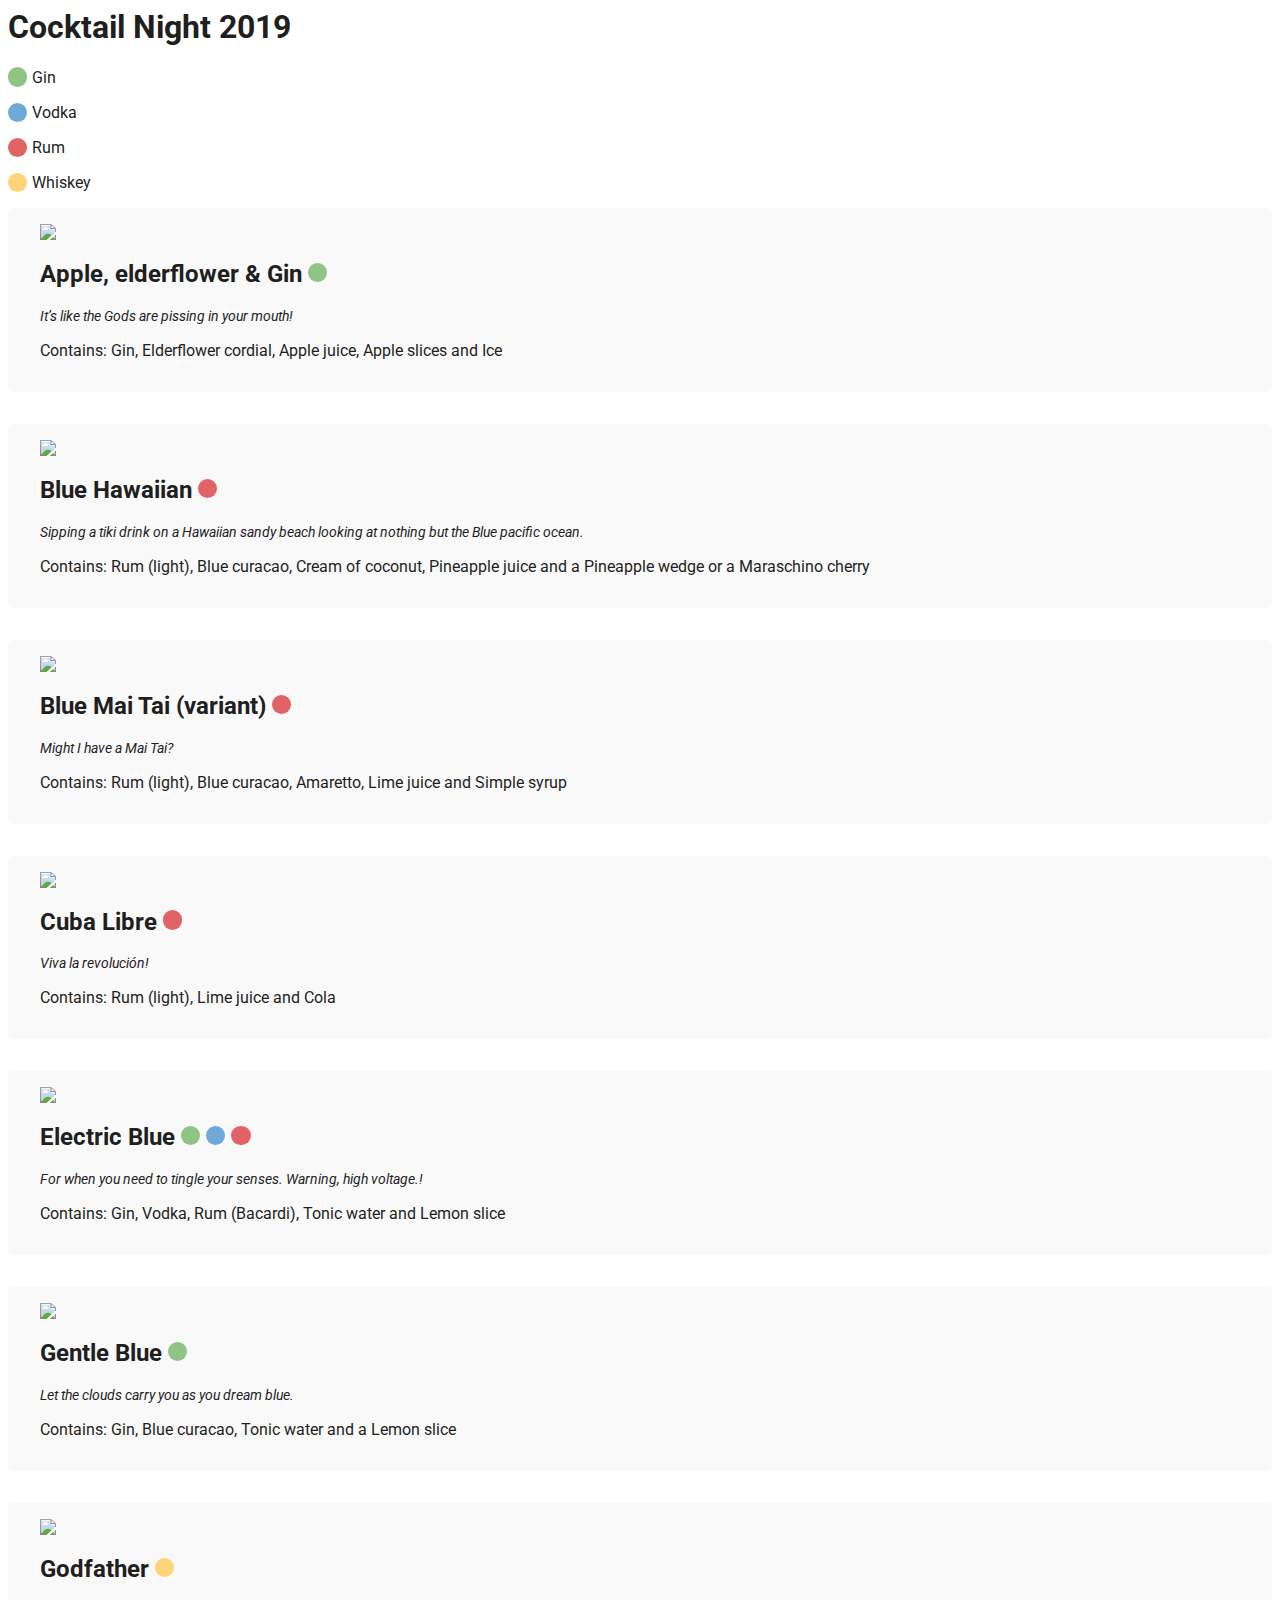
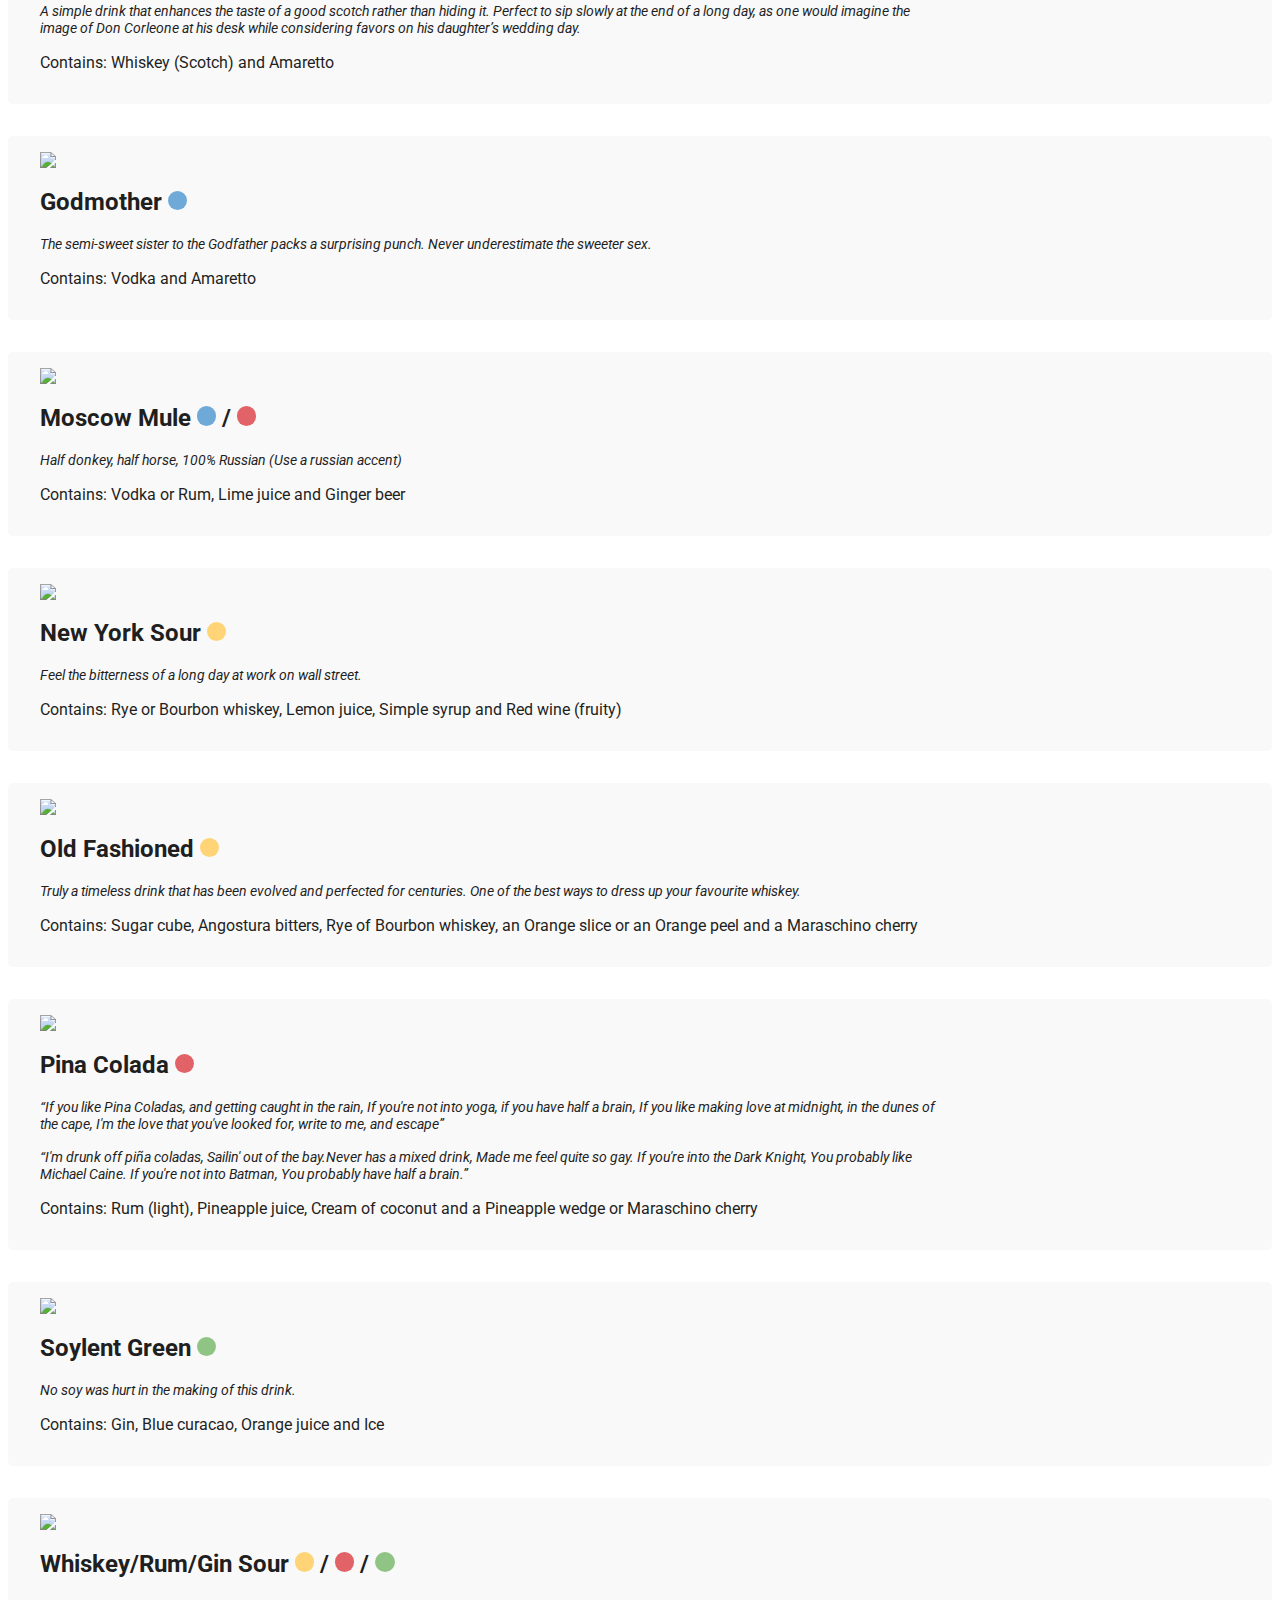
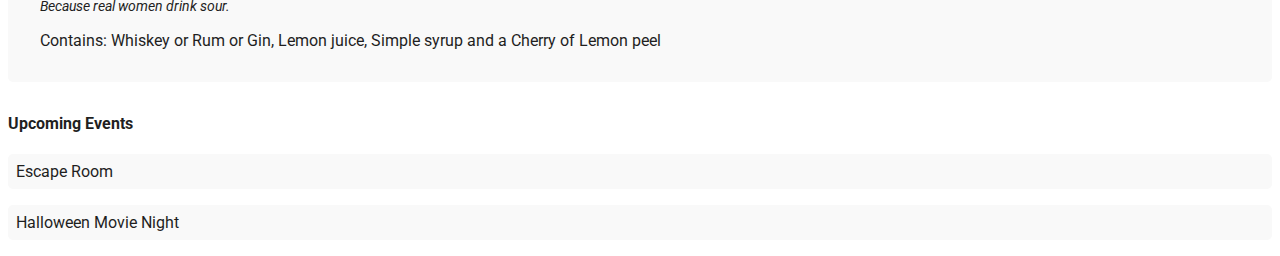
==== src/index.html @ e83e3a6b "firebase integration" ====
<html>

<head>
  <title>Cocktail Night 2019</title>
  <meta name="viewport" content="width=device-width, initial-scale=1, shrink-to-fit=no">

  <link rel="manifest" href="manifest.json">

  <link rel="shortcut icon" href="/favicon.ico" type="image/x-icon">
  <link rel="icon" href="/favicon.ico" type="image/x-icon">

  <link href="https://fonts.googleapis.com/css?family=Roboto&display=swap" rel="stylesheet">
  <link rel="stylesheet" href="https://stackpath.bootstrapcdn.com/bootstrap/4.1.0/css/bootstrap.min.css"
    integrity="sha384-9gVQ4dYFwwWSjIDZnLEWnxCjeSWFphJiwGPXr1jddIhOegiu1FwO5qRGvFXOdJZ4" crossorigin="anonymous">
  <link href="assets/css/style.css" rel="stylesheet">
  <link rel="stylesheet" href="https://cdnjs.cloudflare.com/ajax/libs/aos/2.3.4/aos.css"
    integrity="sha256-GqiEX9BuR1rv5zPU5Vs2qS/NSHl1BJyBcjQYJ6ycwD4=" crossorigin="anonymous" />
</head>

<body>
  <div class="container">
    <div class="row">
      <div class="col-12 col-lg-8 offset-lg-2 text-center p-5">
        <h1>Cocktail Night 2019</h1>
      </div>
    </div>
    <div class="row">
      <div class="col-12 col-lg-2">
        <div class="legend position-sticky">
          <ul class="d-flex flex-row flex-lg-column justify-content-between">
            <li data-type="gin">
              <span class="type gin"></span> Gin
            </li>
            <li data-type="vodka">
              <span class="type vodka"></span> Vodka
            </li>
            <li data-type="rum">
              <span class="type rum"></span> Rum
            </li>
            <li data-type="whiskey">
              <span class="type whiskey"></span> Whiskey
            </li>
          </ul>
        </div>
      </div>
      <div class="col-12 col-lg-8">
        <div class="drink" data-gin>
          <div class="drink-wrapper d-flex flex-column flex-lg-row align-items-center" data-aos="fade-up">
            <div class="image-wrapper text-center">
              <img src="https://cocktailpartyapp.com/wp-content/uploads/Apple-Gin-Fizz.png">
            </div>
            <div class="info-wrapper text-center">
              <h2>Apple, elderflower & Gin <span class="type gin"></span></h2>
              <small>It’s like the Gods are pissing in your mouth!</small>
              <p>Contains: Gin, Elderflower cordial, Apple juice, Apple slices and Ice</p>
            </div>
          </div>
        </div>

        <div class="drink" data-rum>
          <div class="drink-wrapper d-flex flex-column flex-lg-row align-items-center" data-aos="fade-up">
            <div class="image-wrapper text-center">
              <img src="https://cocktailpartyapp.com/wp-content/uploads/Blue-Hawaiian.png">
            </div>
            <div class="info-wrapper text-center">
              <h2>Blue Hawaiian <span class="type rum"></span></h2>
              <small>Sipping a tiki drink on a Hawaiian sandy beach looking at nothing but the Blue
                pacific
                ocean.</small>
              <p>Contains: Rum (light), Blue curacao, Cream of coconut, Pineapple juice and a Pineapple
                wedge
                or a Maraschino cherry</p>
            </div>
          </div>
        </div>

        <div class="drink" data-rum>
          <div class="drink-wrapper d-flex flex-column flex-lg-row align-items-center" data-aos="fade-up">
            <div class="image-wrapper text-center">
              <img src="https://cocktailpartyapp.com/wp-content/uploads/Aquadisiac.png">
            </div>
            <div class="info-wrapper text-center">
              <h2>Blue Mai Tai (variant) <span class="type rum"></span></h2>
              <small>Might I have a Mai Tai?</small>
              <p>Contains: Rum (light), Blue curacao, Amaretto, Lime juice and Simple syrup</p>
            </div>
          </div>
        </div>

        <div class="drink" data-rum>
          <div class="drink-wrapper d-flex flex-column flex-lg-row align-items-center" data-aos="fade-up">
            <div class="image-wrapper text-center">
              <img src="https://cocktailpartyapp.com/wp-content/uploads/Cuba-Libre.png">
            </div>
            <div class="info-wrapper text-center">
              <h2>Cuba Libre <span class="type rum"></span></h2>
              <small>Viva la revolución!</small>
              <p>Contains: Rum (light), Lime juice and Cola</p>
            </div>
          </div>
        </div>

        <div class="drink" data-gin data-vodka data-rum>
          <div class="drink-wrapper d-flex flex-column flex-lg-row align-items-center" data-aos="fade-up">
            <div class="image-wrapper text-center">
              <img src="https://cocktailpartyapp.com/wp-content/uploads/Corpse-Reviver-No-Blue.png">
            </div>
            <div class="info-wrapper text-center">
              <h2>Electric Blue <span class="type gin"></span>&nbsp;<span class="type vodka"></span>&nbsp;<span
                  class="type rum"></span></h2>
              <small>For when you need to tingle your senses. Warning, high voltage.!</small>
              <p>Contains: Gin, Vodka, Rum (Bacardi), Tonic water and Lemon slice</p>
            </div>
          </div>
        </div>

        <div class="drink" data-gin>
          <div class="drink-wrapper d-flex flex-column flex-lg-row align-items-center" data-aos="fade-up">
            <div class="image-wrapper text-center">
              <img src="https://cocktailpartyapp.com/wp-content/uploads/Aqua-Pearl.png">
            </div>
            <div class="info-wrapper text-center">
              <h2>Gentle Blue <span class="type gin"></span></h2>
              <small>Let the clouds carry you as you dream blue.</small>
              <p>Contains: Gin, Blue curacao, Tonic water and a Lemon slice</p>
            </div>
          </div>
        </div>

        <div class="drink" data-whiskey>
          <div class="drink-wrapper d-flex flex-column flex-lg-row align-items-center" data-aos="fade-up">
            <div class="image-wrapper text-center">
              <img src="https://cocktailpartyapp.com/wp-content/uploads/Godfather.png">
            </div>
            <div class="info-wrapper text-center">
              <h2>Godfather <span class="type whiskey"></span></h2>
              <small>A simple drink that enhances the taste of a good scotch rather than hiding it.
                Perfect to
                sip slowly at the end of a long day, as one would imagine the image of Don Corleone at
                his
                desk while considering favors on his daughter’s wedding day.</small>
              <p>Contains: Whiskey (Scotch) and Amaretto</p>
            </div>
          </div>
        </div>

        <div class="drink" data-vodka>
          <div class="drink-wrapper d-flex flex-column flex-lg-row align-items-center" data-aos="fade-up">
            <div class="image-wrapper text-center">
              <img src="https://cocktailpartyapp.com/wp-content/uploads/Godmother.png">
            </div>
            <div class="info-wrapper text-center">
              <h2>Godmother <span class="type vodka"></span></h2>
              <small>The semi-sweet sister to the Godfather packs a surprising punch. Never underestimate
                the
                sweeter sex.</small>
              <p>Contains: Vodka and Amaretto</p>
            </div>
          </div>
        </div>

        <div class="drink" data-vodka data-rum>
          <div class="drink-wrapper d-flex flex-column flex-lg-row align-items-center" data-aos="fade-up">
            <div class="image-wrapper text-center">
              <img src="https://cocktailpartyapp.com/wp-content/uploads/Moscow-Mule.png">
            </div>
            <div class="info-wrapper text-center">
              <h2>Moscow Mule <span class="type vodka"></span> / <span class="type rum"></span></h2>
              <small>Half donkey, half horse, 100% Russian (Use a russian accent) </small>
              <p>Contains: Vodka or Rum, Lime juice and Ginger beer</p>
            </div>
          </div>
        </div>

        <div class="drink" data-whiskey>
          <div class="drink-wrapper d-flex flex-column flex-lg-row align-items-center" data-aos="fade-up">
            <div class="image-wrapper text-center">
              <img src="https://cocktailpartyapp.com/wp-content/uploads/New-York-Sour.png">
            </div>
            <div class="info-wrapper text-center">
              <h2>New York Sour <span class="type whiskey"></span></h2>
              <small>Feel the bitterness of a long day at work on wall street.</small>
              <p>Contains: Rye or Bourbon whiskey, Lemon juice, Simple syrup and Red wine (fruity)</p>
            </div>
          </div>
        </div>

        <div class="drink" data-whiskey>
          <div class="drink-wrapper d-flex flex-column flex-lg-row align-items-center" data-aos="fade-up">
            <div class="image-wrapper text-center">
              <img src="https://cocktailpartyapp.com/wp-content/uploads/Old-Fashioned.png">
            </div>
            <div class="info-wrapper text-center">
              <h2>Old Fashioned <span class="type whiskey"></span></h2>
              <small>Truly a timeless drink that has been evolved and perfected for centuries. One of the
                best
                ways to dress up your favourite whiskey.</small>
              <p>Contains: Sugar cube, Angostura bitters, Rye of Bourbon whiskey, an Orange slice or an
                Orange
                peel and a Maraschino cherry</p>
            </div>
          </div>
        </div>

        <div class="drink" data-rum>
          <div class="drink-wrapper d-flex flex-column flex-lg-row align-items-center" data-aos="fade-up">
            <div class="image-wrapper text-center">
              <img src="https://cocktailpartyapp.com/wp-content/uploads/Pina-Colada.png">
            </div>
            <div class="info-wrapper text-center">
              <h2>Pina Colada <span class="type rum"></span></h2>
              <small>“If you like Pina Coladas, and getting caught in the rain, If you're not into yoga,
                if
                you have half a brain, If you like making love at midnight, in the dunes of the cape,
                I'm
                the love that you've looked for, write to me, and escape”</small>
              <small>“I'm drunk off piña coladas, Sailin' out of the bay.Never has a mixed drink, Made me
                feel
                quite so gay. If you're into the Dark Knight, You probably like Michael Caine. If you're
                not
                into Batman, You probably have half a brain.”</small>
              <p>Contains: Rum (light), Pineapple juice, Cream of coconut and a Pineapple wedge or
                Maraschino
                cherry</p>
            </div>
          </div>
        </div>

        <div class="drink" data-gin>
          <div class="drink-wrapper d-flex flex-column flex-lg-row align-items-center" data-aos="fade-up">
            <div class="image-wrapper text-center">
              <img src="https://cocktailpartyapp.com/wp-content/uploads/Insanely-Good-Midori-Sour.png">
            </div>
            <div class="info-wrapper text-center">
              <h2>Soylent Green <span class="type gin"></span></h2>
              <small>No soy was hurt in the making of this drink.</small>
              <p>Contains: Gin, Blue curacao, Orange juice and Ice</p>
            </div>
          </div>
        </div>

        <div class="drink" data-whiskey data-rum data-gin>
          <div class="drink-wrapper d-flex flex-column flex-lg-row align-items-center" data-aos="fade-up">
            <div class="image-wrapper text-center">
              <img src="https://cocktailpartyapp.com/wp-content/uploads/Amaretto-Sour.png">
            </div>
            <div class="info-wrapper text-center">
              <h2>Whiskey/Rum/Gin Sour <span class="type whiskey"></span> / <span class="type rum"></span>
                /
                <span class="type gin"></span></h2>
              <small>Because real women drink sour.</small>
              <p>Contains: Whiskey or Rum or Gin, Lemon juice, Simple syrup and a Cherry of Lemon peel</p>
            </div>
          </div>
        </div>
      </div>
      <div class="col-12 col-lg-2">
        <div class="side position-sticky d-none d-lg-block">
          <h4>Upcoming Events</h4>

          <ul>
            <li>
              <a href="https://www.facebook.com/events/1298708736973856/" target="_blank">Escape Room</a>
            </li>
            <li>
              <a href="https://www.facebook.com/events/2531181016917958/" target="_blank">Halloween Movie
                Night</a>
            </li>
          </ul>
        </div>
      </div>
    </div>
  </div>

  <script src="https://code.jquery.com/jquery-3.3.1.min.js"></script>
  <script src="https://cdnjs.cloudflare.com/ajax/libs/popper.js/1.14.0/umd/popper.min.js"
    integrity="sha384-cs/chFZiN24E4KMATLdqdvsezGxaGsi4hLGOzlXwp5UZB1LY//20VyM2taTB4QvJ"
    crossorigin="anonymous"></script>
  <script src="https://stackpath.bootstrapcdn.com/bootstrap/4.1.0/js/bootstrap.min.js"
    integrity="sha384-uefMccjFJAIv6A+rW+L4AHf99KvxDjWSu1z9VI8SKNVmz4sk7buKt/6v9KI65qnm"
    crossorigin="anonymous"></script>
  <script src="https://cdnjs.cloudflare.com/ajax/libs/aos/2.3.4/aos.js"
    integrity="sha256-pQBbLkFHcP1cy0C8IhoSdxlm0CtcH5yJ2ki9jjgR03c=" crossorigin="anonymous"></script>

  <script>
    AOS.init({
      duration: 600,
      easing: 'ease-in-out',
      once: false
    });

    $('.legend li').on('click', function () {
      let el = $(this);
      let type = el.data('type');

      if (el.hasClass('off')) {
        el.removeClass('off');
        $('[data-' + type + ']').fadeIn('fast', function () {
          AOS.refresh();
        });
      } else {
        el.addClass('off');
        $('[data-' + type + ']').fadeOut('fast', function () {
          AOS.refresh();
        });
      }
    });
  </script>

  <script>
    if ('serviceWorker' in navigator) {
      navigator.serviceWorker.register('/sw.js')
        .then(function () {
          console.log('Service Worker Registered');
        });
    }
  </script>

  <!-- The core Firebase JS SDK is always required and must be listed first -->
  <script src="https://www.gstatic.com/firebasejs/7.2.0/firebase-app.js"></script>

  <!-- TODO: Add SDKs for Firebase products that you want to use
     https://firebase.google.com/docs/web/setup#available-libraries -->
  <script src="https://www.gstatic.com/firebasejs/7.2.0/firebase-analytics.js"></script>
  <script src="https://www.gstatic.com/firebasejs/7.2.0/firebase-messaging.js"></script>

  <script>
    // Your web app's Firebase configuration
    var firebaseConfig = {
      apiKey: "AIzaSyB3xuRPLCjDwIjKmwkG9xbJQ85jgu0lz2c",
      authDomain: "cocktail-night-2019.firebaseapp.com",
      databaseURL: "https://cocktail-night-2019.firebaseio.com",
      projectId: "cocktail-night-2019",
      storageBucket: "cocktail-night-2019.appspot.com",
      messagingSenderId: "1068577977239",
      appId: "1:1068577977239:web:5fad95643ec8f5077f8ad2",
      measurementId: "G-05FKV7XS73"
    };
    // Initialize Firebase
    firebase.initializeApp(firebaseConfig);
    firebase.analytics();

    const messaging = firebase.messaging();

    messaging.requestPermission()
      .then(function () {
        console.log('Notification permission granted.');
        return messaging.getToken();
      })
      .then(function (token) {
        console.log(token);
      })
      .catch(function (err) {
        console.log('Unable to get permission to notify.', err);
      })

    messaging.onMessage(function (payload) {
      console.log('onMessage: ', payload);

      const title = payload.notification.title;
      const options = {
        body: payload.notification.body,
        image: payload.notification.image
      };

      var notification = new Notification(title, options);
      if (Notification.permission === "granted") {
        var notification = new Notification(title, options);
      }
    });
  </script>
</body>

</html>
---- src/assets/css/style.css ----
html, body {
  font-family: 'Roboto', sans-serif;
  font-size: 16px;
  color: #1f1f1f;
}

.drink-wrapper {
  background: #f9f9f9;
  padding: 1rem 2rem;
  margin-bottom: 2rem;
  border-radius: 5px;
}

@media (min-width: 992px) {
  .drink-wrapper .image-wrapper {
    width: 25%;
  }
}

.drink-wrapper .image-wrapper img {
  max-width: 100%;
  height: auto;
  margin-bottom: 2rem;
}

@media (min-width: 992px) {
  .drink-wrapper .image-wrapper img {
    margin-bottom: 0;
  }
}

@media (min-width: 992px) {
  .drink-wrapper .info-wrapper {
    width: 75%;
  }
}

.drink-wrapper .info-wrapper small {
  display: block;
  font-size: 0.9rem;
  font-style: italic;
  margin-bottom: 1rem;
}

.type {
  display: -webkit-inline-box;
  display: -ms-inline-flexbox;
  display: inline-flex;
  width: 1.2rem;
  height: 1.2rem;
  border-radius: 100%;
}

.type.gin {
  background-color: #90C484;
}

.type.whiskey {
  background-color: #FED477;
}

.type.rum {
  background-color: #E26367;
}

.type.vodka {
  background-color: #6FA9D7;
}

.legend {
  top: 2rem;
}

.legend ul {
  list-style: none;
  margin: 0;
  padding: 0;
}

.legend ul li {
  display: -webkit-inline-box;
  display: -ms-inline-flexbox;
  display: inline-flex;
  -webkit-box-align: center;
      -ms-flex-align: center;
          align-items: center;
  margin-bottom: 1rem;
  cursor: pointer;
}

@media (min-width: 992px) {
  .legend ul li {
    display: -webkit-box;
    display: -ms-flexbox;
    display: flex;
  }
}

.legend ul li.off {
  opacity: 0.3;
}

.legend ul li .type {
  margin-right: 0.3rem;
}

.side {
  top: 2rem;
}

.side ul {
  list-style: none;
  margin: 0;
  padding: 0;
}

.side ul li {
  margin-bottom: 1rem;
}

.side ul li a {
  display: block;
  background: #f9f9f9;
  color: #1f1f1f;
  padding: 0.5rem;
  border-radius: 5px;
  text-decoration: none;
}
/*# sourceMappingURL=style.css.map */
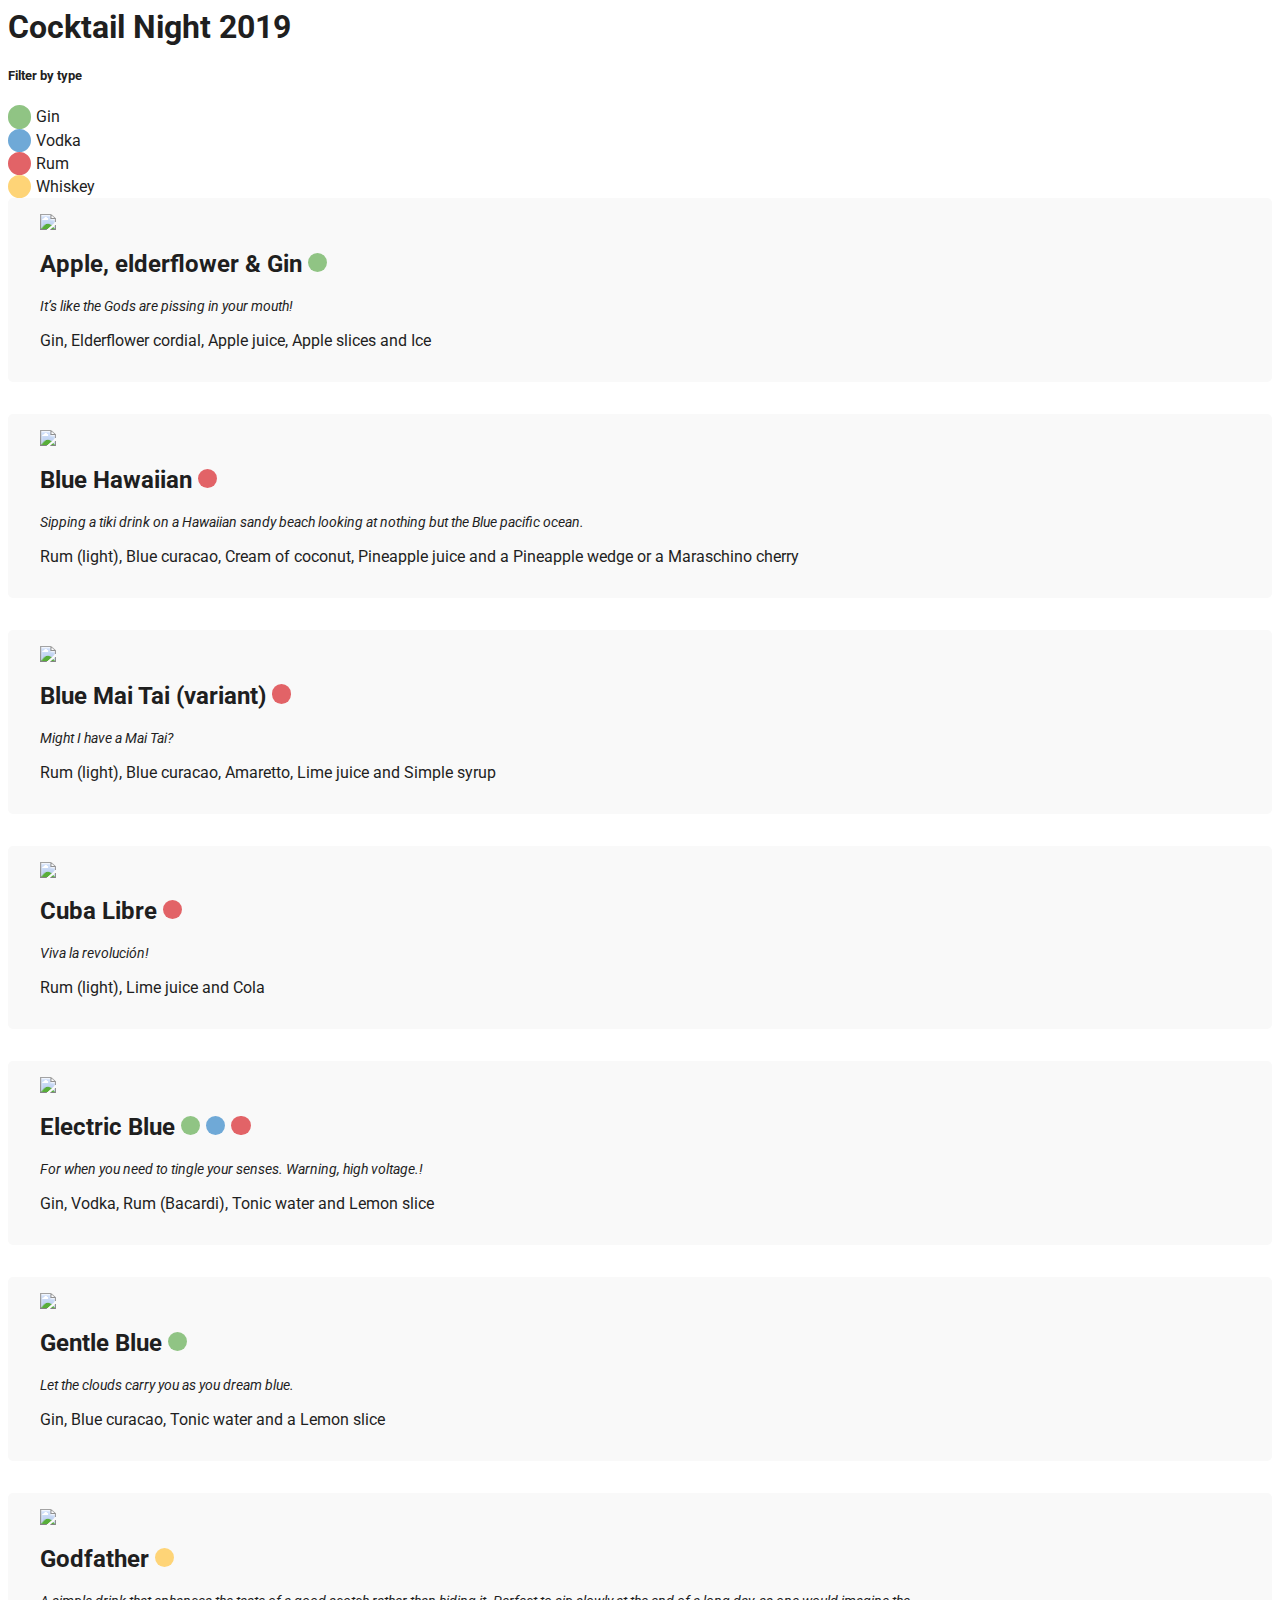
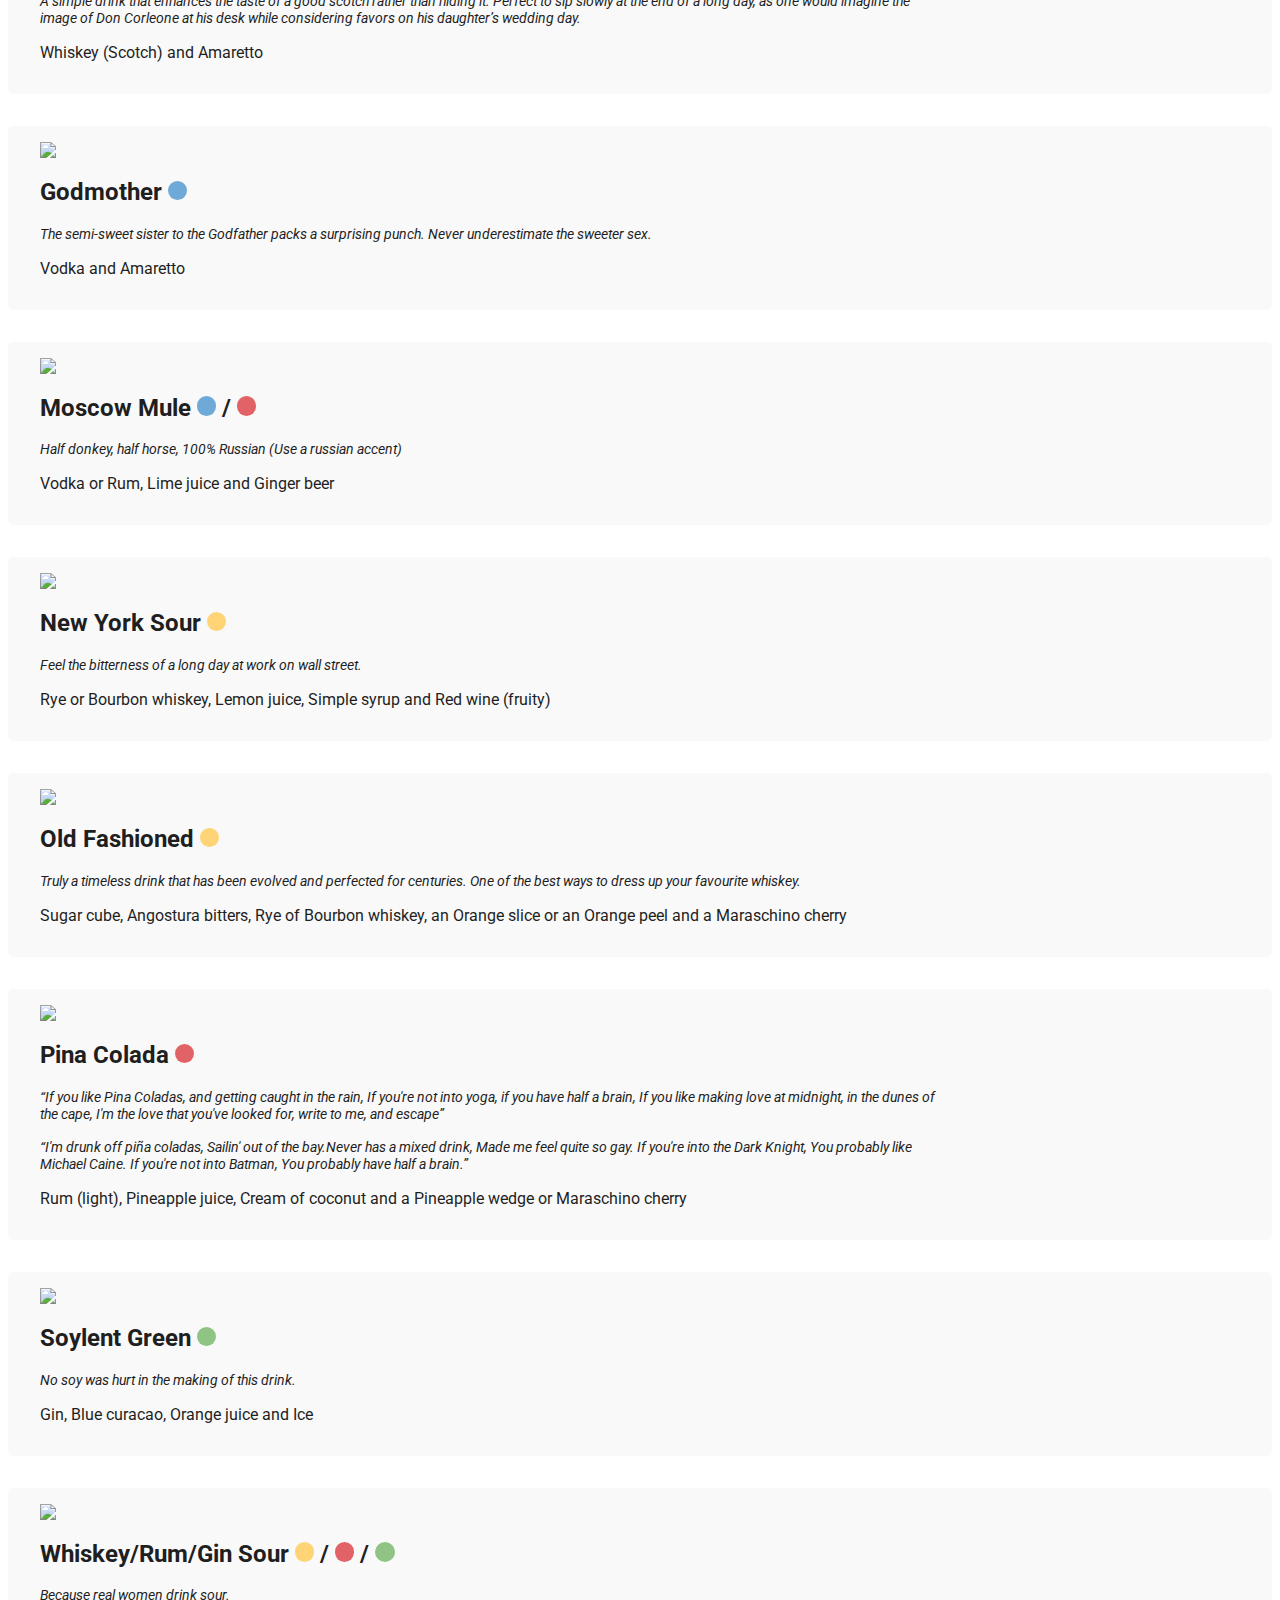
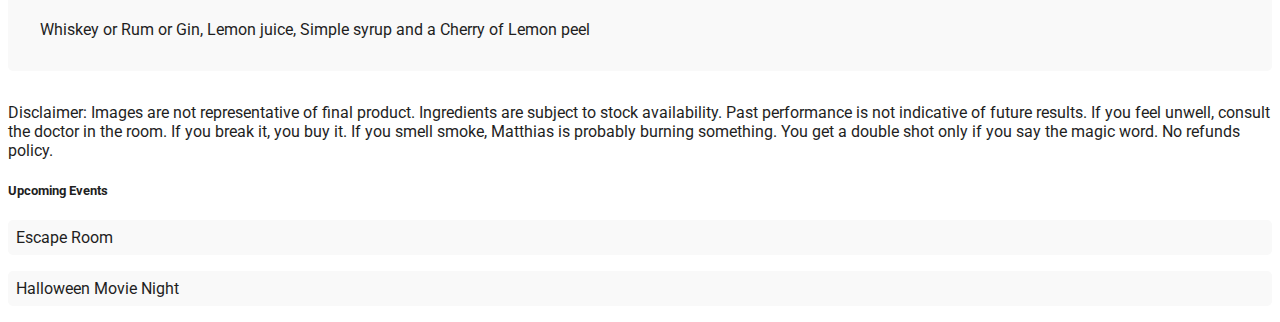
==== commit 845192dd: "update" ====
--- a/src/index.html
+++ b/src/index.html
@@ -27,18 +27,24 @@
     <div class="row">
       <div class="col-12 col-lg-2">
         <div class="legend position-sticky">
-          <ul class="d-flex flex-row flex-lg-column justify-content-between">
-            <li data-type="gin">
-              <span class="type gin"></span> Gin
-            </li>
-            <li data-type="vodka">
-              <span class="type vodka"></span> Vodka
-            </li>
-            <li data-type="rum">
-              <span class="type rum"></span> Rum
-            </li>
-            <li data-type="whiskey">
-              <span class="type whiskey"></span> Whiskey
+          <h5>Filter by type</h5>
+
+          <ul class="d-flex flex-row flex-lg-column justify-content-between mt-3">
+            <li>
+              <input type="checkbox" value="gin" id="gi" checked>
+              <label for="gi" class="gin">Gin</label>
+            </li>
+            <li>
+              <input type="checkbox" value="vodka" id="vo" checked>
+              <label for="vo" class="vodka">Vodka</label>
+            </li>
+            <li>
+              <input type="checkbox" value="rum" id="ru" checked>
+              <label for="ru" class="rum">Rum</label>
+            </li>
+            <li>
+              <input type="checkbox" value="whiskey" id="wh" checked>
+              <label for="wh" class="whiskey">Whiskey</label>
             </li>
           </ul>
         </div>
@@ -52,7 +58,7 @@
             <div class="info-wrapper text-center">
               <h2>Apple, elderflower & Gin <span class="type gin"></span></h2>
               <small>It’s like the Gods are pissing in your mouth!</small>
-              <p>Contains: Gin, Elderflower cordial, Apple juice, Apple slices and Ice</p>
+              <p>Gin, Elderflower cordial, Apple juice, Apple slices and Ice</p>
             </div>
           </div>
         </div>
@@ -67,7 +73,7 @@
               <small>Sipping a tiki drink on a Hawaiian sandy beach looking at nothing but the Blue
                 pacific
                 ocean.</small>
-              <p>Contains: Rum (light), Blue curacao, Cream of coconut, Pineapple juice and a Pineapple
+              <p>Rum (light), Blue curacao, Cream of coconut, Pineapple juice and a Pineapple
                 wedge
                 or a Maraschino cherry</p>
             </div>
@@ -82,7 +88,7 @@
             <div class="info-wrapper text-center">
               <h2>Blue Mai Tai (variant) <span class="type rum"></span></h2>
               <small>Might I have a Mai Tai?</small>
-              <p>Contains: Rum (light), Blue curacao, Amaretto, Lime juice and Simple syrup</p>
+              <p>Rum (light), Blue curacao, Amaretto, Lime juice and Simple syrup</p>
             </div>
           </div>
         </div>
@@ -95,7 +101,7 @@
             <div class="info-wrapper text-center">
               <h2>Cuba Libre <span class="type rum"></span></h2>
               <small>Viva la revolución!</small>
-              <p>Contains: Rum (light), Lime juice and Cola</p>
+              <p>Rum (light), Lime juice and Cola</p>
             </div>
           </div>
         </div>
@@ -109,7 +115,7 @@
               <h2>Electric Blue <span class="type gin"></span>&nbsp;<span class="type vodka"></span>&nbsp;<span
                   class="type rum"></span></h2>
               <small>For when you need to tingle your senses. Warning, high voltage.!</small>
-              <p>Contains: Gin, Vodka, Rum (Bacardi), Tonic water and Lemon slice</p>
+              <p>Gin, Vodka, Rum (Bacardi), Tonic water and Lemon slice</p>
             </div>
           </div>
         </div>
@@ -122,7 +128,7 @@
             <div class="info-wrapper text-center">
               <h2>Gentle Blue <span class="type gin"></span></h2>
               <small>Let the clouds carry you as you dream blue.</small>
-              <p>Contains: Gin, Blue curacao, Tonic water and a Lemon slice</p>
+              <p>Gin, Blue curacao, Tonic water and a Lemon slice</p>
             </div>
           </div>
         </div>
@@ -139,7 +145,7 @@
                 sip slowly at the end of a long day, as one would imagine the image of Don Corleone at
                 his
                 desk while considering favors on his daughter’s wedding day.</small>
-              <p>Contains: Whiskey (Scotch) and Amaretto</p>
+              <p>Whiskey (Scotch) and Amaretto</p>
             </div>
           </div>
         </div>
@@ -154,7 +160,7 @@
               <small>The semi-sweet sister to the Godfather packs a surprising punch. Never underestimate
                 the
                 sweeter sex.</small>
-              <p>Contains: Vodka and Amaretto</p>
+              <p>Vodka and Amaretto</p>
             </div>
           </div>
         </div>
@@ -167,7 +173,7 @@
             <div class="info-wrapper text-center">
               <h2>Moscow Mule <span class="type vodka"></span> / <span class="type rum"></span></h2>
               <small>Half donkey, half horse, 100% Russian (Use a russian accent) </small>
-              <p>Contains: Vodka or Rum, Lime juice and Ginger beer</p>
+              <p>Vodka or Rum, Lime juice and Ginger beer</p>
             </div>
           </div>
         </div>
@@ -180,7 +186,7 @@
             <div class="info-wrapper text-center">
               <h2>New York Sour <span class="type whiskey"></span></h2>
               <small>Feel the bitterness of a long day at work on wall street.</small>
-              <p>Contains: Rye or Bourbon whiskey, Lemon juice, Simple syrup and Red wine (fruity)</p>
+              <p>Rye or Bourbon whiskey, Lemon juice, Simple syrup and Red wine (fruity)</p>
             </div>
           </div>
         </div>
@@ -195,7 +201,7 @@
               <small>Truly a timeless drink that has been evolved and perfected for centuries. One of the
                 best
                 ways to dress up your favourite whiskey.</small>
-              <p>Contains: Sugar cube, Angostura bitters, Rye of Bourbon whiskey, an Orange slice or an
+              <p>Sugar cube, Angostura bitters, Rye of Bourbon whiskey, an Orange slice or an
                 Orange
                 peel and a Maraschino cherry</p>
             </div>
@@ -219,7 +225,7 @@
                 quite so gay. If you're into the Dark Knight, You probably like Michael Caine. If you're
                 not
                 into Batman, You probably have half a brain.”</small>
-              <p>Contains: Rum (light), Pineapple juice, Cream of coconut and a Pineapple wedge or
+              <p>Rum (light), Pineapple juice, Cream of coconut and a Pineapple wedge or
                 Maraschino
                 cherry</p>
             </div>
@@ -234,7 +240,7 @@
             <div class="info-wrapper text-center">
               <h2>Soylent Green <span class="type gin"></span></h2>
               <small>No soy was hurt in the making of this drink.</small>
-              <p>Contains: Gin, Blue curacao, Orange juice and Ice</p>
+              <p>Gin, Blue curacao, Orange juice and Ice</p>
             </div>
           </div>
         </div>
@@ -249,16 +255,23 @@
                 /
                 <span class="type gin"></span></h2>
               <small>Because real women drink sour.</small>
-              <p>Contains: Whiskey or Rum or Gin, Lemon juice, Simple syrup and a Cherry of Lemon peel</p>
-            </div>
-          </div>
+              <p>Whiskey or Rum or Gin, Lemon juice, Simple syrup and a Cherry of Lemon peel</p>
+            </div>
+          </div>
+        </div>
+
+        <div class="disclaimer p-3 mb-3" data-aos="fade-up">
+          <p>Disclaimer: Images are not representative of final product. Ingredients are subject to stock availability.
+            Past performance is not indicative of future results. If you feel unwell, consult the doctor in the room. If
+            you break it, you buy it. If you smell smoke, Matthias is probably burning something. You get a double shot
+            only if you say the magic word. No refunds policy.</p>
         </div>
       </div>
       <div class="col-12 col-lg-2">
         <div class="side position-sticky d-none d-lg-block">
-          <h4>Upcoming Events</h4>
-
-          <ul>
+          <h5>Upcoming Events</h5>
+
+          <ul class="mt-3">
             <li>
               <a href="https://www.facebook.com/events/1298708736973856/" target="_blank">Escape Room</a>
             </li>
@@ -288,24 +301,9 @@
       easing: 'ease-in-out',
       once: false
     });
-
-    $('.legend li').on('click', function () {
-      let el = $(this);
-      let type = el.data('type');
-
-      if (el.hasClass('off')) {
-        el.removeClass('off');
-        $('[data-' + type + ']').fadeIn('fast', function () {
-          AOS.refresh();
-        });
-      } else {
-        el.addClass('off');
-        $('[data-' + type + ']').fadeOut('fast', function () {
-          AOS.refresh();
-        });
-      }
-    });
   </script>
+
+  <script src="assets/js/site.js"></script>
 
   <script>
     if ('serviceWorker' in navigator) {
@@ -316,16 +314,11 @@
     }
   </script>
 
-  <!-- The core Firebase JS SDK is always required and must be listed first -->
   <script src="https://www.gstatic.com/firebasejs/7.2.0/firebase-app.js"></script>
-
-  <!-- TODO: Add SDKs for Firebase products that you want to use
-     https://firebase.google.com/docs/web/setup#available-libraries -->
   <script src="https://www.gstatic.com/firebasejs/7.2.0/firebase-analytics.js"></script>
   <script src="https://www.gstatic.com/firebasejs/7.2.0/firebase-messaging.js"></script>
 
   <script>
-    // Your web app's Firebase configuration
     var firebaseConfig = {
       apiKey: "AIzaSyB3xuRPLCjDwIjKmwkG9xbJQ85jgu0lz2c",
       authDomain: "cocktail-night-2019.firebaseapp.com",
@@ -336,7 +329,7 @@
       appId: "1:1068577977239:web:5fad95643ec8f5077f8ad2",
       measurementId: "G-05FKV7XS73"
     };
-    // Initialize Firebase
+
     firebase.initializeApp(firebaseConfig);
     firebase.analytics();
 
@@ -348,15 +341,13 @@
         return messaging.getToken();
       })
       .then(function (token) {
-        console.log(token);
+        //console.log(token);
       })
       .catch(function (err) {
         console.log('Unable to get permission to notify.', err);
       })
 
     messaging.onMessage(function (payload) {
-      console.log('onMessage: ', payload);
-
       const title = payload.notification.title;
       const options = {
         body: payload.notification.body,
@@ -364,11 +355,25 @@
       };
 
       var notification = new Notification(title, options);
-      if (Notification.permission === "granted") {
-        var notification = new Notification(title, options);
-      }
     });
   </script>
+
+  <script>
+    let isMobile = /iPhone|iPad|iPod|Android/i.test(navigator.userAgent);
+    let isNotified = sessionStorage.getItem('notified');
+
+    if (!isMobile && isNotified == null) {
+      sessionStorage.setItem('notified', true);
+
+      const title = 'Open this on page your phone!';
+      const options = {
+        body: 'Click Add Cocktail Night to Home screen, and enable notifications',
+        image: 'https://cocktail-night-2019.firebaseapp.com/assets/icons/icon-512x512.png'
+      };
+
+      var notification = new Notification(title, options);
+    }
+  </script>
 </body>
 
 </html>--- a/src/assets/css/style.css
+++ b/src/assets/css/style.css
@@ -1,4 +1,5 @@
-html, body {
+html,
+body {
   font-family: 'Roboto', sans-serif;
   font-size: 16px;
   color: #1f1f1f;
@@ -42,7 +43,7 @@
   margin-bottom: 1rem;
 }
 
-.type {
+.drink-wrapper .info-wrapper .type {
   display: -webkit-inline-box;
   display: -ms-inline-flexbox;
   display: inline-flex;
@@ -51,20 +52,20 @@
   border-radius: 100%;
 }
 
-.type.gin {
-  background-color: #90C484;
+.drink-wrapper .info-wrapper .type.gin {
+  background-color: #90c484;
 }
 
-.type.whiskey {
-  background-color: #FED477;
+.drink-wrapper .info-wrapper .type.whiskey {
+  background-color: #fed477;
 }
 
-.type.rum {
-  background-color: #E26367;
+.drink-wrapper .info-wrapper .type.rum {
+  background-color: #e26367;
 }
 
-.type.vodka {
-  background-color: #6FA9D7;
+.drink-wrapper .info-wrapper .type.vodka {
+  background-color: #6fa9d7;
 }
 
 .legend {
@@ -84,8 +85,6 @@
   -webkit-box-align: center;
       -ms-flex-align: center;
           align-items: center;
-  margin-bottom: 1rem;
-  cursor: pointer;
 }
 
 @media (min-width: 992px) {
@@ -96,12 +95,60 @@
   }
 }
 
-.legend ul li.off {
-  opacity: 0.3;
+.legend ul li input[type='checkbox'] {
+  display: none;
 }
 
-.legend ul li .type {
+.legend ul li input[type='checkbox']:checked + label.gin:before {
+  background-color: #90c484;
+}
+
+.legend ul li input[type='checkbox']:checked + label.whiskey:before {
+  background-color: #fed477;
+}
+
+.legend ul li input[type='checkbox']:checked + label.rum:before {
+  background-color: #e26367;
+}
+
+.legend ul li input[type='checkbox']:checked + label.vodka:before {
+  background-color: #6fa9d7;
+}
+
+.legend ul li label {
+  cursor: pointer;
+  display: -webkit-inline-box;
+  display: -ms-inline-flexbox;
+  display: inline-flex;
+  -webkit-box-align: center;
+      -ms-flex-align: center;
+          align-items: center;
+}
+
+.legend ul li label:before {
+  content: '';
+  display: inline-block;
+  width: 1.2rem;
+  height: 1.2rem;
+  border-radius: 100%;
   margin-right: 0.3rem;
+  border: 2px solid;
+}
+
+.legend ul li label.gin:before {
+  border-color: #90c484;
+}
+
+.legend ul li label.whiskey:before {
+  border-color: #fed477;
+}
+
+.legend ul li label.rum:before {
+  border-color: #e26367;
+}
+
+.legend ul li label.vodka:before {
+  border-color: #6fa9d7;
 }
 
 .side {
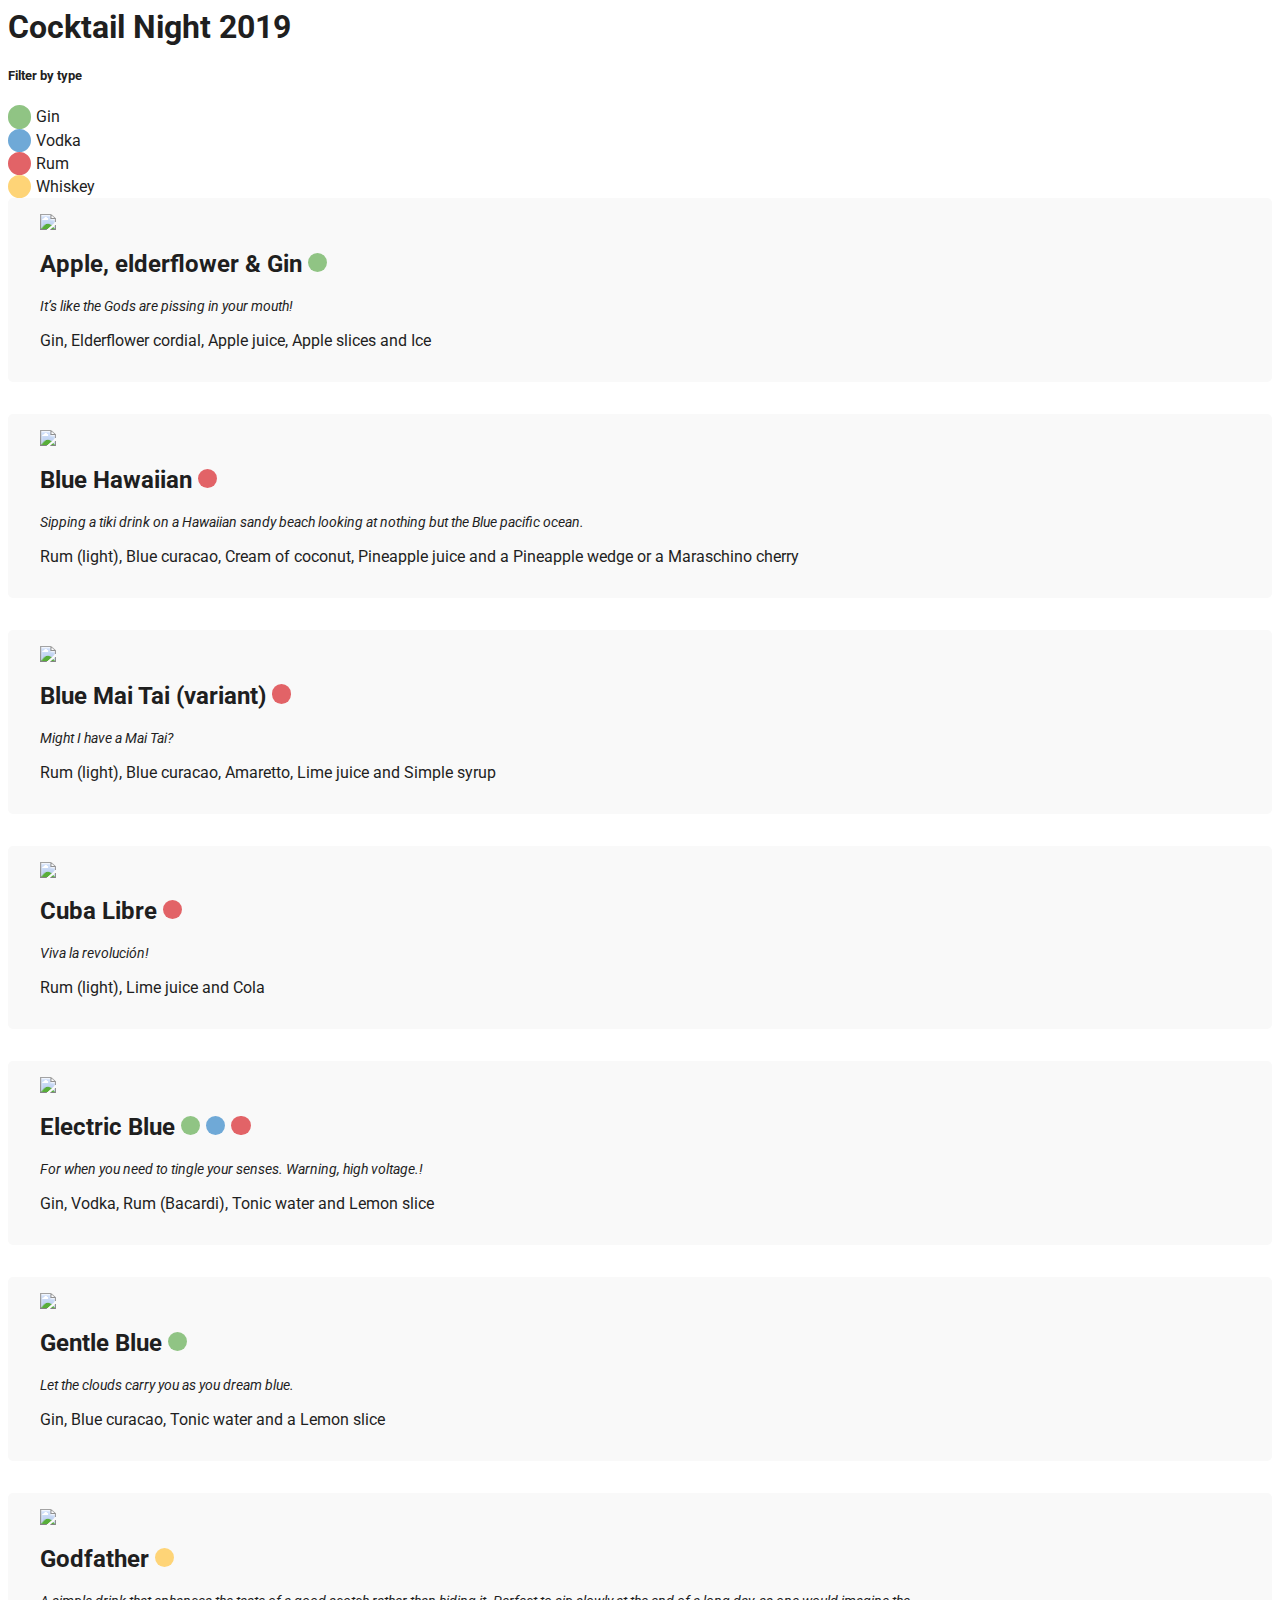
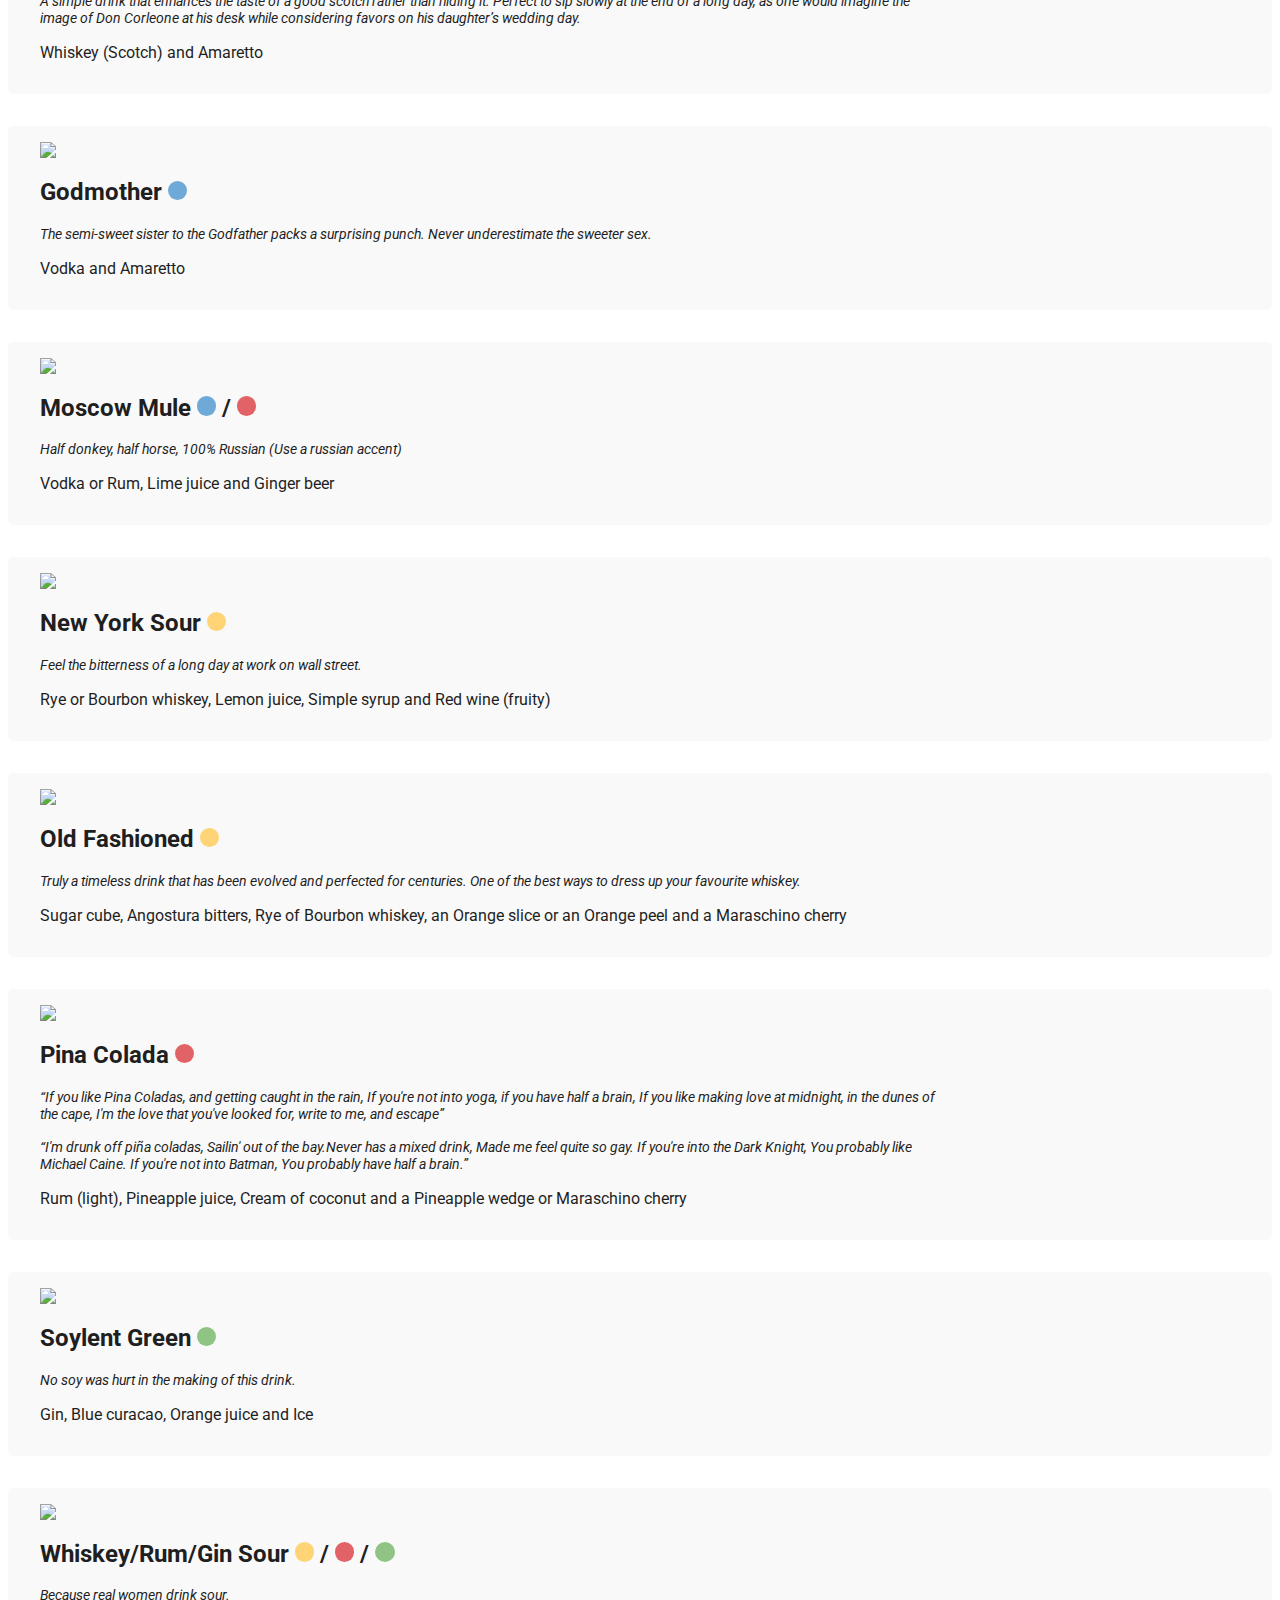
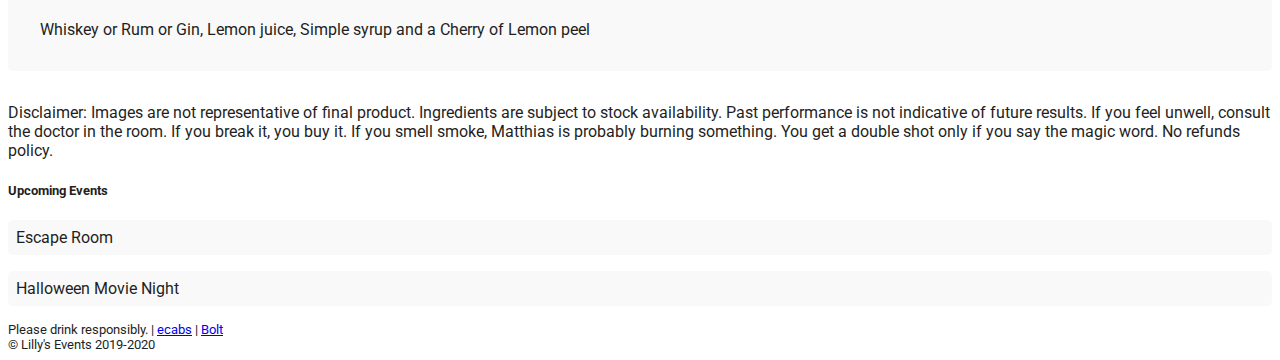
==== commit 4afb0dd4: "updated sw" ====
--- a/src/index.html
+++ b/src/index.html
@@ -24,6 +24,7 @@
         <h1>Cocktail Night 2019</h1>
       </div>
     </div>
+
     <div class="row">
       <div class="col-12 col-lg-2">
         <div class="legend position-sticky">
@@ -283,6 +284,16 @@
         </div>
       </div>
     </div>
+
+    <div class="row mb-5">
+      <div class="col-12 col-lg-6 text-center text-lg-left">
+        <small>Please drink responsibly. | <a href="https://www.ecabs.com.mt/" target="_blank">ecabs</a> | <a href="https://bolt.eu/en/cities/malta" target="_blank">Bolt</a></small>
+      </div>
+
+      <div class="col-12 col-lg-6 text-center text-lg-right">
+        <small>&copy; Lilly's Events 2019-2020</small>
+      </div>
+    </div>
   </div>
 
   <script src="https://code.jquery.com/jquery-3.3.1.min.js"></script>
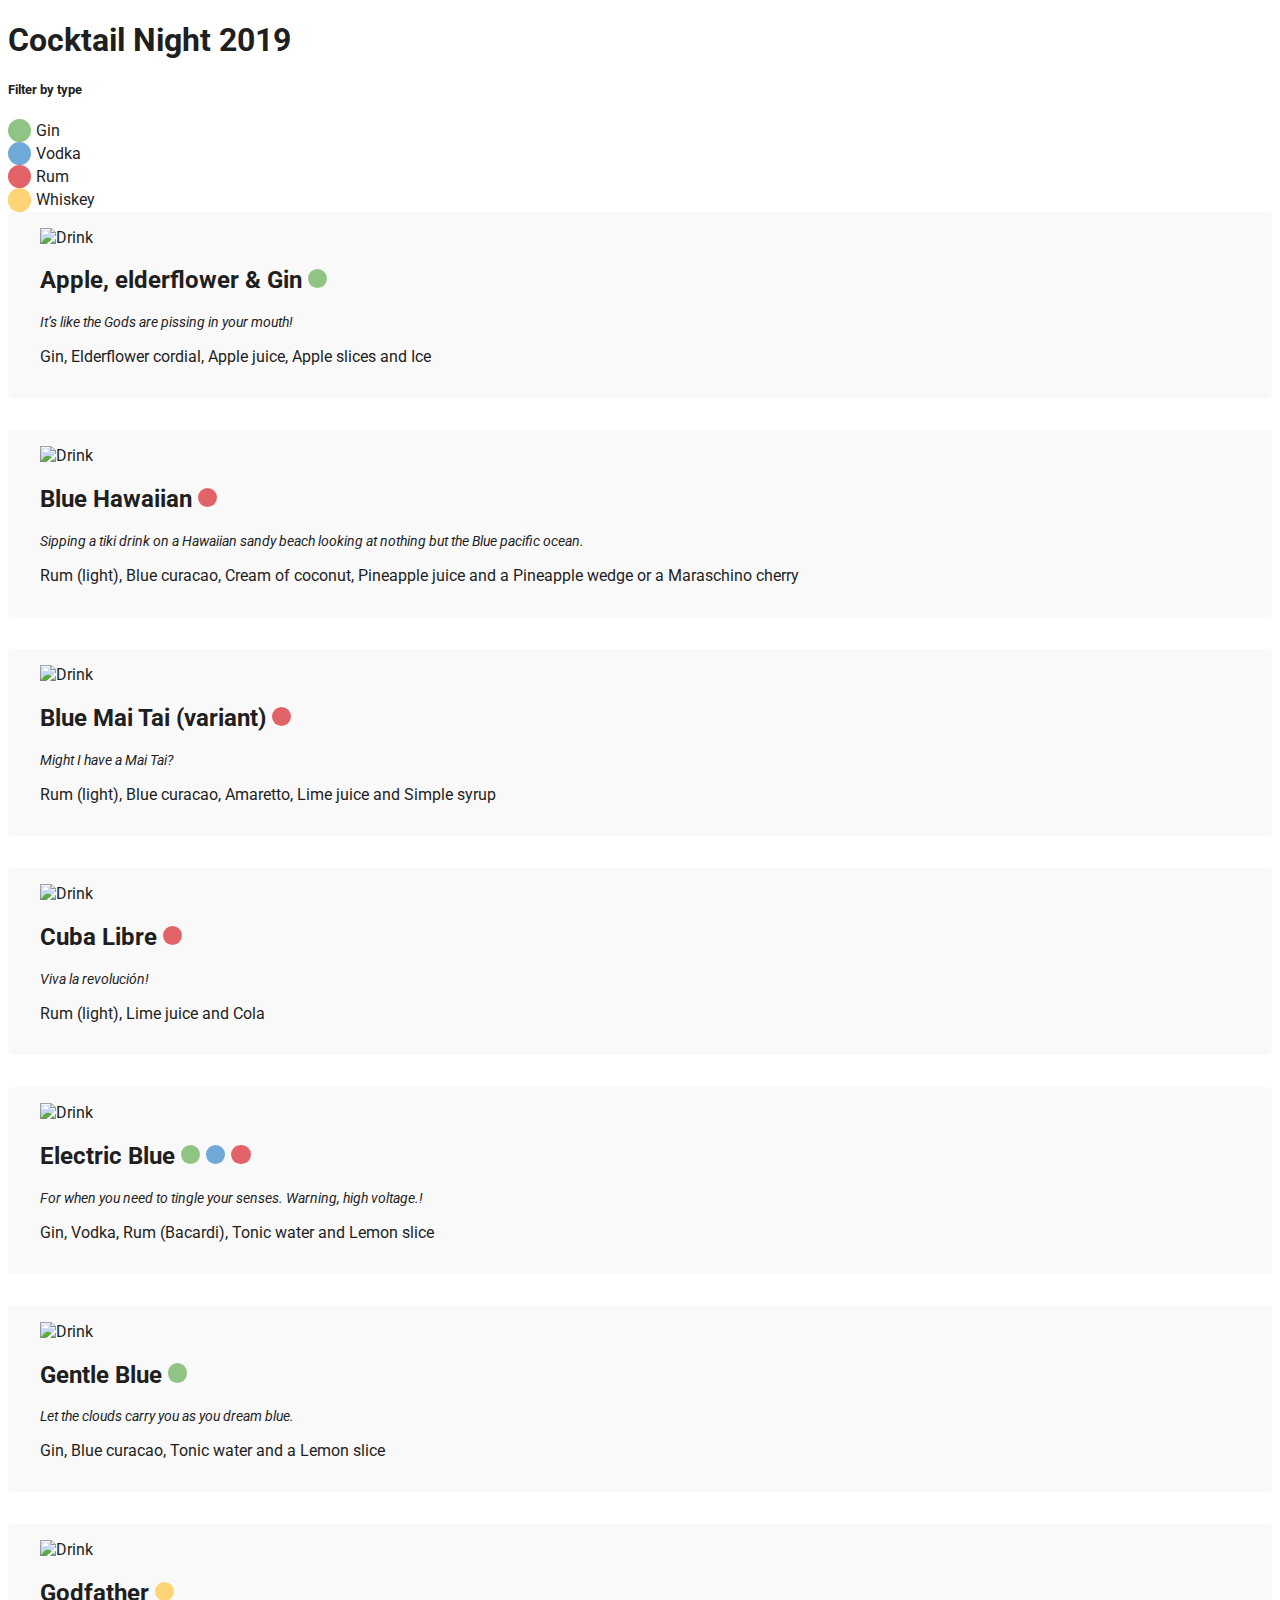
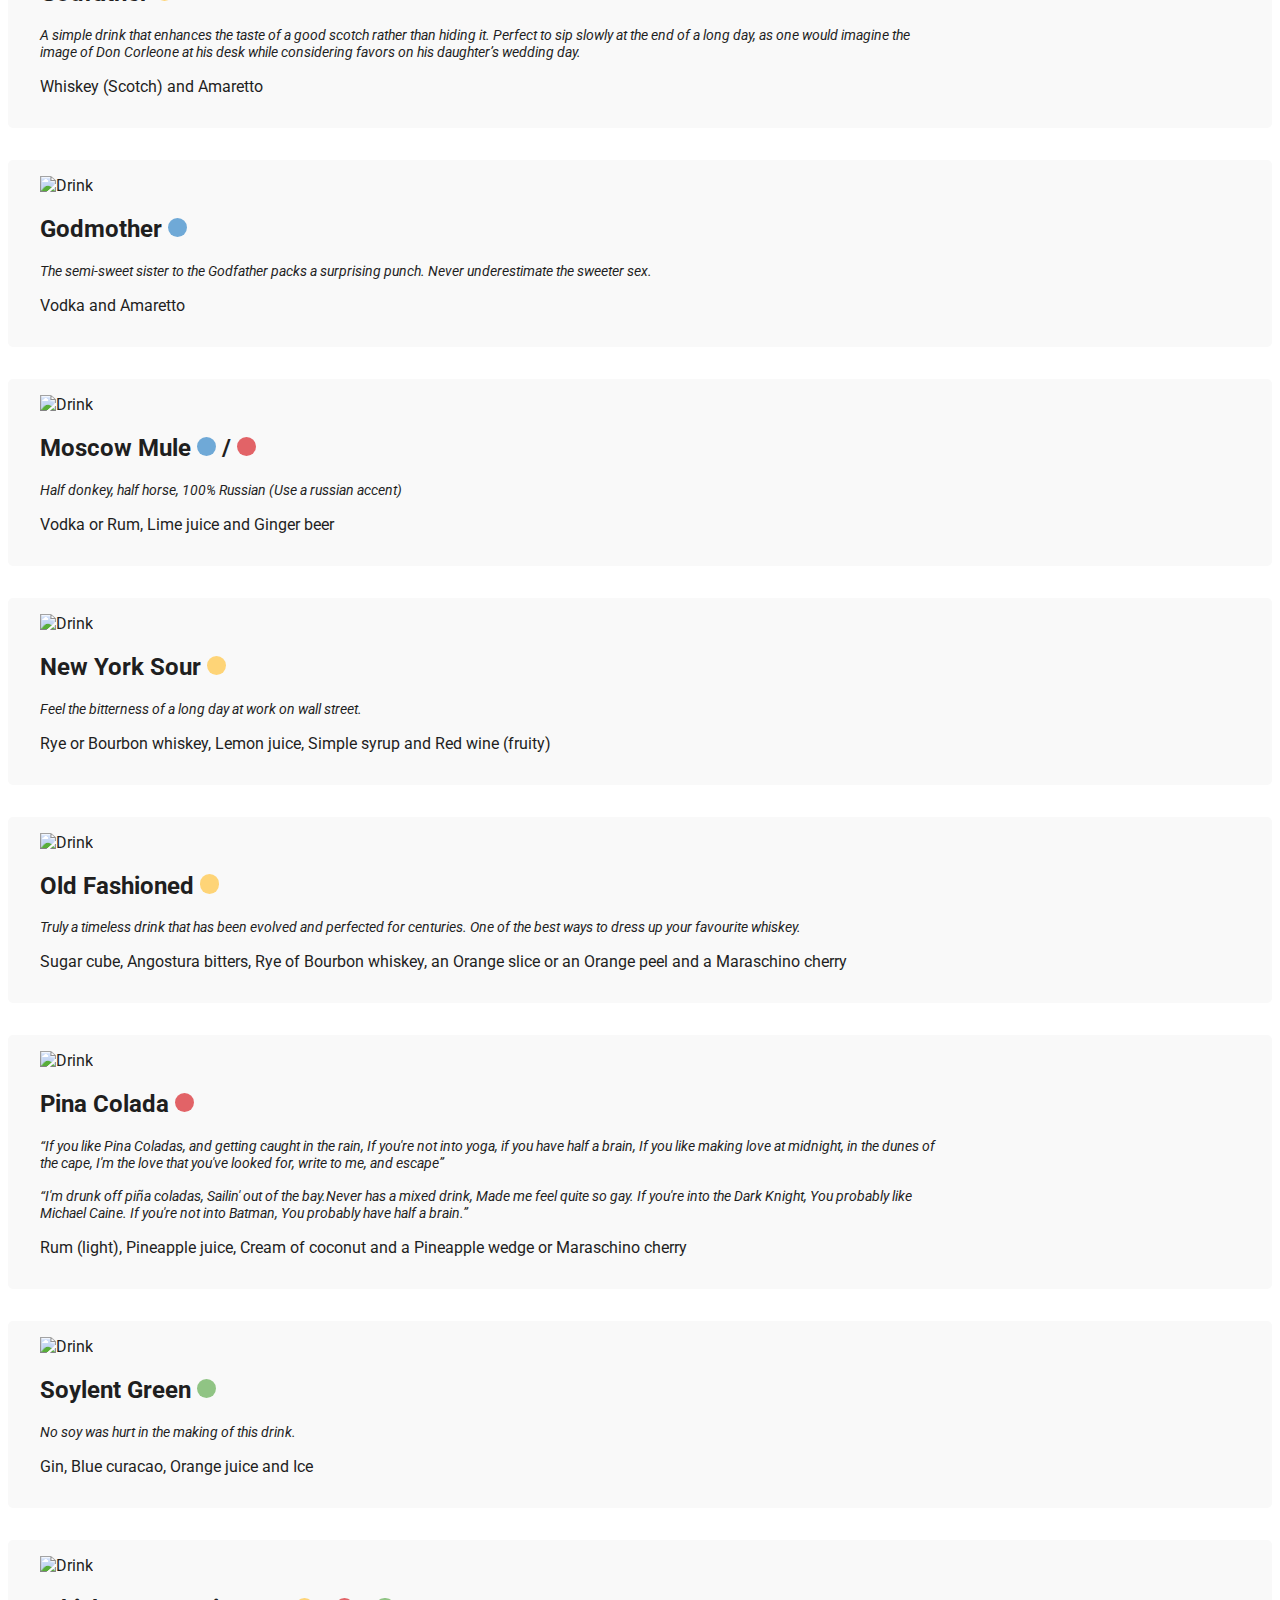
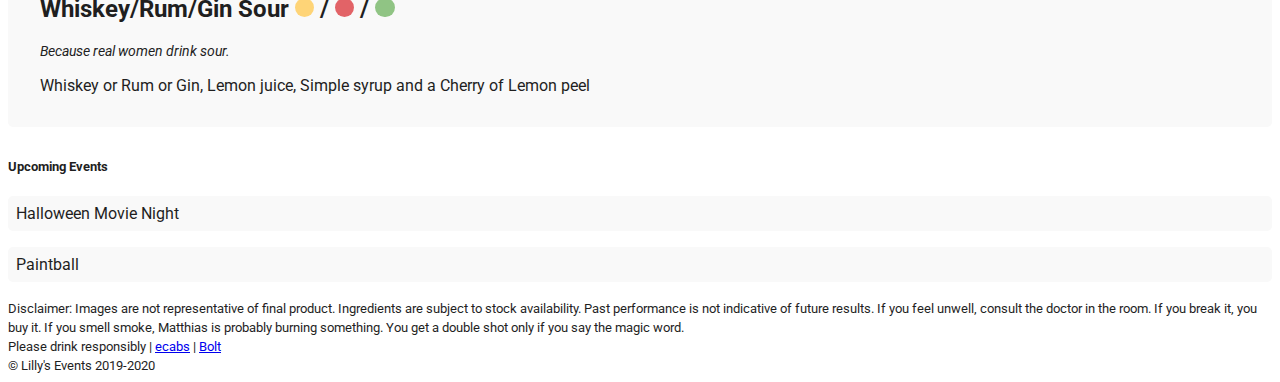
==== commit c7bb6cb0: "update" ====
--- a/src/index.html
+++ b/src/index.html
@@ -1,13 +1,20 @@
-<html>
+<!DOCTYPE html>
+<html lang="en">
 
 <head>
   <title>Cocktail Night 2019</title>
+  <meta name="description" content="Cocktail Night Menu">
+  <meta name="theme-color" content="#13b5e6" />
   <meta name="viewport" content="width=device-width, initial-scale=1, shrink-to-fit=no">
-
-  <link rel="manifest" href="manifest.json">
 
   <link rel="shortcut icon" href="/favicon.ico" type="image/x-icon">
   <link rel="icon" href="/favicon.ico" type="image/x-icon">
+
+  <link rel="manifest" href="manifest.json">
+  <meta name="apple-mobile-web-app-capable" content="yes">
+  <meta name="apple-mobile-web-app-status-bar-style" content="white">
+  <meta name="apple-mobile-web-app-title" content="Cocktail Night 2019">
+  <link rel="apple-touch-icon" href="assets/icons/icon-152x152.png">
 
   <link href="https://fonts.googleapis.com/css?family=Roboto&display=swap" rel="stylesheet">
   <link rel="stylesheet" href="https://stackpath.bootstrapcdn.com/bootstrap/4.1.0/css/bootstrap.min.css"
@@ -27,7 +34,7 @@
 
     <div class="row">
       <div class="col-12 col-lg-2">
-        <div class="legend position-sticky">
+        <div class="legend position-sticky mb-3">
           <h5>Filter by type</h5>
 
           <ul class="d-flex flex-row flex-lg-column justify-content-between mt-3">
@@ -54,7 +61,7 @@
         <div class="drink" data-gin>
           <div class="drink-wrapper d-flex flex-column flex-lg-row align-items-center" data-aos="fade-up">
             <div class="image-wrapper text-center">
-              <img src="https://cocktailpartyapp.com/wp-content/uploads/Apple-Gin-Fizz.png">
+              <img alt="Drink" src="https://cocktailpartyapp.com/wp-content/uploads/Apple-Gin-Fizz.png">
             </div>
             <div class="info-wrapper text-center">
               <h2>Apple, elderflower & Gin <span class="type gin"></span></h2>
@@ -67,7 +74,7 @@
         <div class="drink" data-rum>
           <div class="drink-wrapper d-flex flex-column flex-lg-row align-items-center" data-aos="fade-up">
             <div class="image-wrapper text-center">
-              <img src="https://cocktailpartyapp.com/wp-content/uploads/Blue-Hawaiian.png">
+              <img alt="Drink" src="https://cocktailpartyapp.com/wp-content/uploads/Blue-Hawaiian.png">
             </div>
             <div class="info-wrapper text-center">
               <h2>Blue Hawaiian <span class="type rum"></span></h2>
@@ -84,7 +91,7 @@
         <div class="drink" data-rum>
           <div class="drink-wrapper d-flex flex-column flex-lg-row align-items-center" data-aos="fade-up">
             <div class="image-wrapper text-center">
-              <img src="https://cocktailpartyapp.com/wp-content/uploads/Aquadisiac.png">
+              <img alt="Drink" src="https://cocktailpartyapp.com/wp-content/uploads/Aquadisiac.png">
             </div>
             <div class="info-wrapper text-center">
               <h2>Blue Mai Tai (variant) <span class="type rum"></span></h2>
@@ -97,7 +104,7 @@
         <div class="drink" data-rum>
           <div class="drink-wrapper d-flex flex-column flex-lg-row align-items-center" data-aos="fade-up">
             <div class="image-wrapper text-center">
-              <img src="https://cocktailpartyapp.com/wp-content/uploads/Cuba-Libre.png">
+              <img alt="Drink" src="https://cocktailpartyapp.com/wp-content/uploads/Cuba-Libre.png">
             </div>
             <div class="info-wrapper text-center">
               <h2>Cuba Libre <span class="type rum"></span></h2>
@@ -110,7 +117,7 @@
         <div class="drink" data-gin data-vodka data-rum>
           <div class="drink-wrapper d-flex flex-column flex-lg-row align-items-center" data-aos="fade-up">
             <div class="image-wrapper text-center">
-              <img src="https://cocktailpartyapp.com/wp-content/uploads/Corpse-Reviver-No-Blue.png">
+              <img alt="Drink" src="https://cocktailpartyapp.com/wp-content/uploads/Corpse-Reviver-No-Blue.png">
             </div>
             <div class="info-wrapper text-center">
               <h2>Electric Blue <span class="type gin"></span>&nbsp;<span class="type vodka"></span>&nbsp;<span
@@ -124,7 +131,7 @@
         <div class="drink" data-gin>
           <div class="drink-wrapper d-flex flex-column flex-lg-row align-items-center" data-aos="fade-up">
             <div class="image-wrapper text-center">
-              <img src="https://cocktailpartyapp.com/wp-content/uploads/Aqua-Pearl.png">
+              <img alt="Drink" src="https://cocktailpartyapp.com/wp-content/uploads/Aqua-Pearl.png">
             </div>
             <div class="info-wrapper text-center">
               <h2>Gentle Blue <span class="type gin"></span></h2>
@@ -137,7 +144,7 @@
         <div class="drink" data-whiskey>
           <div class="drink-wrapper d-flex flex-column flex-lg-row align-items-center" data-aos="fade-up">
             <div class="image-wrapper text-center">
-              <img src="https://cocktailpartyapp.com/wp-content/uploads/Godfather.png">
+              <img alt="Drink" src="https://cocktailpartyapp.com/wp-content/uploads/Godfather.png">
             </div>
             <div class="info-wrapper text-center">
               <h2>Godfather <span class="type whiskey"></span></h2>
@@ -154,7 +161,7 @@
         <div class="drink" data-vodka>
           <div class="drink-wrapper d-flex flex-column flex-lg-row align-items-center" data-aos="fade-up">
             <div class="image-wrapper text-center">
-              <img src="https://cocktailpartyapp.com/wp-content/uploads/Godmother.png">
+              <img alt="Drink" src="https://cocktailpartyapp.com/wp-content/uploads/Godmother.png">
             </div>
             <div class="info-wrapper text-center">
               <h2>Godmother <span class="type vodka"></span></h2>
@@ -169,7 +176,7 @@
         <div class="drink" data-vodka data-rum>
           <div class="drink-wrapper d-flex flex-column flex-lg-row align-items-center" data-aos="fade-up">
             <div class="image-wrapper text-center">
-              <img src="https://cocktailpartyapp.com/wp-content/uploads/Moscow-Mule.png">
+              <img alt="Drink" src="https://cocktailpartyapp.com/wp-content/uploads/Moscow-Mule.png">
             </div>
             <div class="info-wrapper text-center">
               <h2>Moscow Mule <span class="type vodka"></span> / <span class="type rum"></span></h2>
@@ -182,7 +189,7 @@
         <div class="drink" data-whiskey>
           <div class="drink-wrapper d-flex flex-column flex-lg-row align-items-center" data-aos="fade-up">
             <div class="image-wrapper text-center">
-              <img src="https://cocktailpartyapp.com/wp-content/uploads/New-York-Sour.png">
+              <img alt="Drink" src="https://cocktailpartyapp.com/wp-content/uploads/New-York-Sour.png">
             </div>
             <div class="info-wrapper text-center">
               <h2>New York Sour <span class="type whiskey"></span></h2>
@@ -195,7 +202,7 @@
         <div class="drink" data-whiskey>
           <div class="drink-wrapper d-flex flex-column flex-lg-row align-items-center" data-aos="fade-up">
             <div class="image-wrapper text-center">
-              <img src="https://cocktailpartyapp.com/wp-content/uploads/Old-Fashioned.png">
+              <img alt="Drink" src="https://cocktailpartyapp.com/wp-content/uploads/Old-Fashioned.png">
             </div>
             <div class="info-wrapper text-center">
               <h2>Old Fashioned <span class="type whiskey"></span></h2>
@@ -212,7 +219,7 @@
         <div class="drink" data-rum>
           <div class="drink-wrapper d-flex flex-column flex-lg-row align-items-center" data-aos="fade-up">
             <div class="image-wrapper text-center">
-              <img src="https://cocktailpartyapp.com/wp-content/uploads/Pina-Colada.png">
+              <img alt="Drink" src="https://cocktailpartyapp.com/wp-content/uploads/Pina-Colada.png">
             </div>
             <div class="info-wrapper text-center">
               <h2>Pina Colada <span class="type rum"></span></h2>
@@ -236,7 +243,7 @@
         <div class="drink" data-gin>
           <div class="drink-wrapper d-flex flex-column flex-lg-row align-items-center" data-aos="fade-up">
             <div class="image-wrapper text-center">
-              <img src="https://cocktailpartyapp.com/wp-content/uploads/Insanely-Good-Midori-Sour.png">
+              <img alt="Drink" src="https://cocktailpartyapp.com/wp-content/uploads/Insanely-Good-Midori-Sour.png">
             </div>
             <div class="info-wrapper text-center">
               <h2>Soylent Green <span class="type gin"></span></h2>
@@ -249,7 +256,7 @@
         <div class="drink" data-whiskey data-rum data-gin>
           <div class="drink-wrapper d-flex flex-column flex-lg-row align-items-center" data-aos="fade-up">
             <div class="image-wrapper text-center">
-              <img src="https://cocktailpartyapp.com/wp-content/uploads/Amaretto-Sour.png">
+              <img alt="Drink" src="https://cocktailpartyapp.com/wp-content/uploads/Amaretto-Sour.png">
             </div>
             <div class="info-wrapper text-center">
               <h2>Whiskey/Rum/Gin Sour <span class="type whiskey"></span> / <span class="type rum"></span>
@@ -260,37 +267,42 @@
             </div>
           </div>
         </div>
-
-        <div class="disclaimer p-3 mb-3" data-aos="fade-up">
-          <p>Disclaimer: Images are not representative of final product. Ingredients are subject to stock availability.
-            Past performance is not indicative of future results. If you feel unwell, consult the doctor in the room. If
-            you break it, you buy it. If you smell smoke, Matthias is probably burning something. You get a double shot
-            only if you say the magic word. No refunds policy.</p>
-        </div>
       </div>
       <div class="col-12 col-lg-2">
-        <div class="side position-sticky d-none d-lg-block">
+        <div class="side position-sticky mb-3 d-none d-lg-block">
           <h5>Upcoming Events</h5>
 
           <ul class="mt-3">
-            <li>
+            <!-- <li>
               <a href="https://www.facebook.com/events/1298708736973856/" target="_blank">Escape Room</a>
-            </li>
+            </li> -->
             <li>
               <a href="https://www.facebook.com/events/2531181016917958/" target="_blank">Halloween Movie
                 Night</a>
             </li>
+            <li>
+              <a href="https://www.facebook.com/events/383146235085515/" target="_blank">Paintball</a>
+            </li>
           </ul>
         </div>
       </div>
     </div>
 
-    <div class="row mb-5">
-      <div class="col-12 col-lg-6 text-center text-lg-left">
-        <small>Please drink responsibly. | <a href="https://www.ecabs.com.mt/" target="_blank">ecabs</a> | <a href="https://bolt.eu/en/cities/malta" target="_blank">Bolt</a></small>
-      </div>
-
-      <div class="col-12 col-lg-6 text-center text-lg-right">
+    <div class="row">
+      <div class="col-12 text-center mb-3">
+        <small>Disclaimer: Images are not representative of final product. Ingredients are subject to stock
+          availability.
+          Past performance is not indicative of future results. If you feel unwell, consult the doctor in the room. If
+          you break it, you buy it. If you smell smoke, Matthias is probably burning something. You get a double shot
+          only if you say the magic word.</small>
+      </div>
+
+      <div class="col-12 col-lg-6 text-center text-lg-left mb-3">
+        <small>Please drink responsibly | <a href="https://www.ecabs.com.mt/" target="_blank">ecabs</a> | <a
+            href="https://bolt.eu/en/cities/malta" target="_blank">Bolt</a></small>
+      </div>
+
+      <div class="col-12 col-lg-6 text-center text-lg-right mb-3">
         <small>&copy; Lilly's Events 2019-2020</small>
       </div>
     </div>
